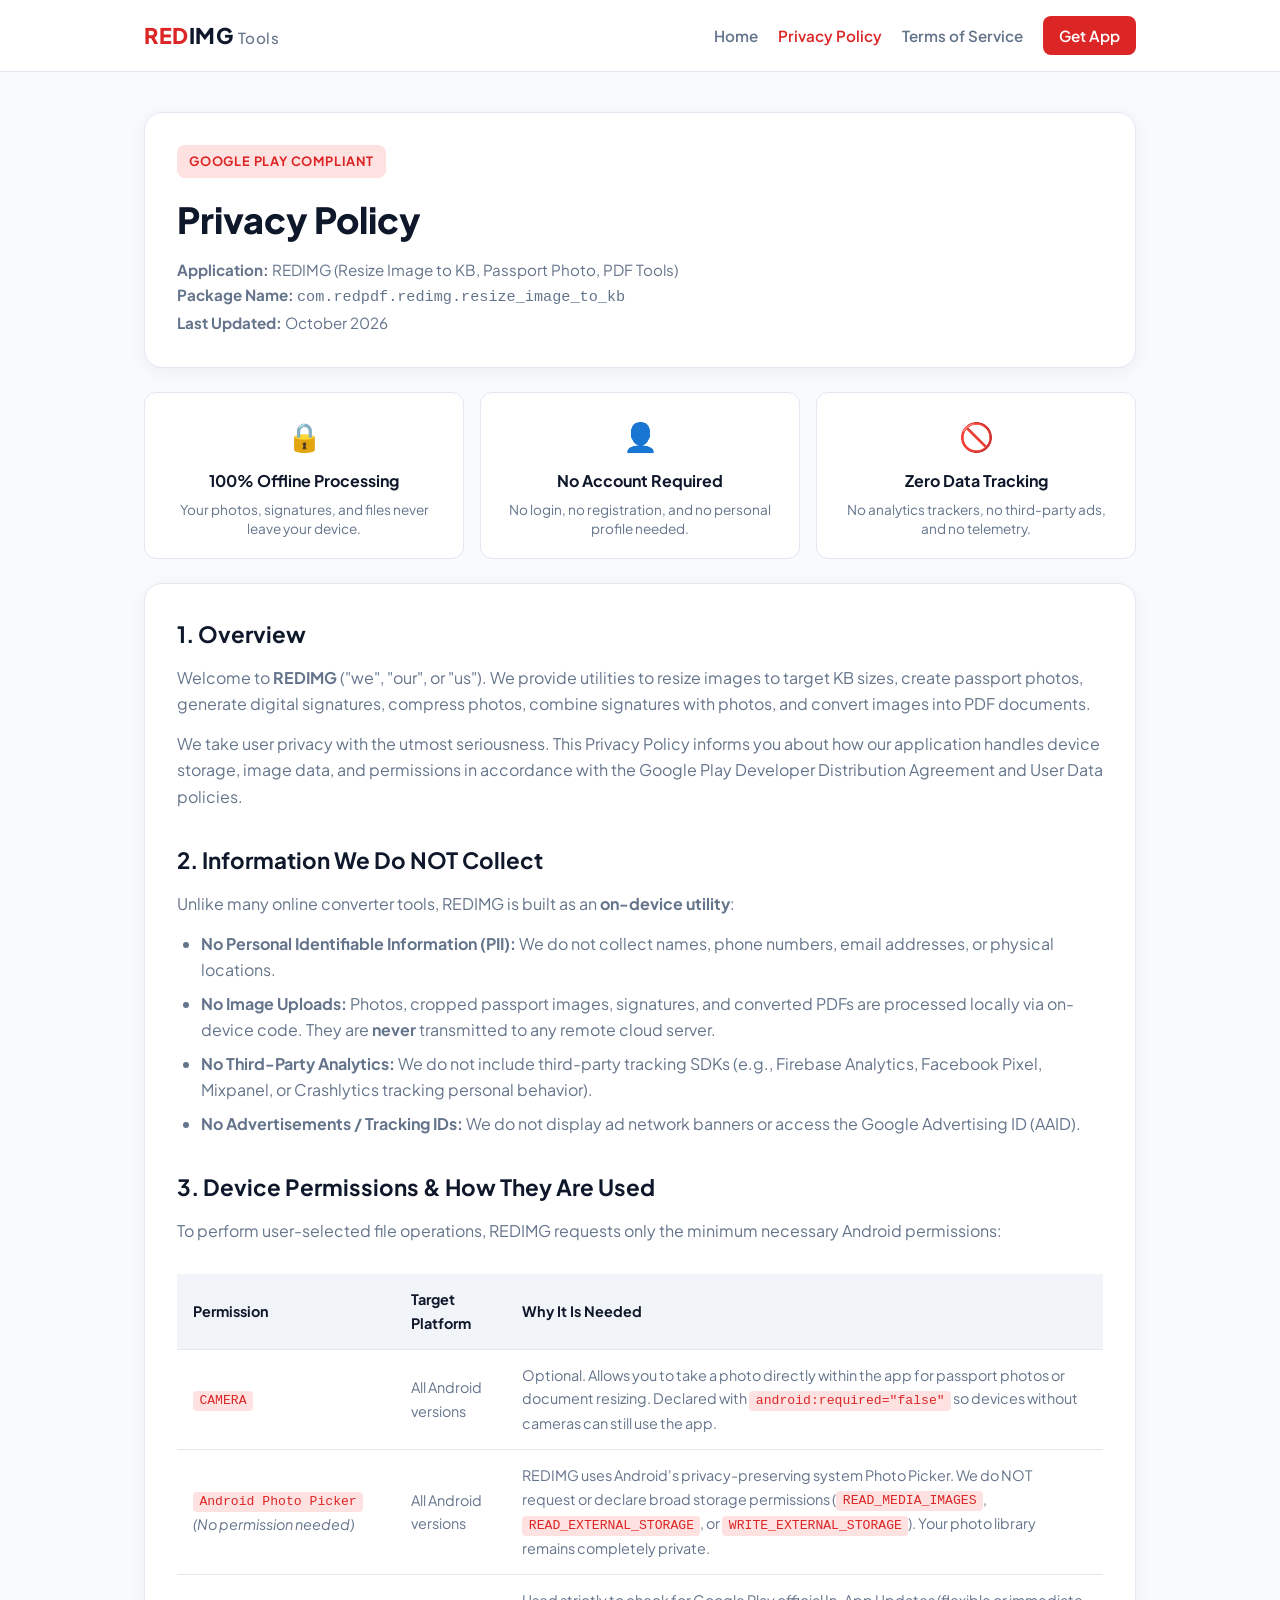
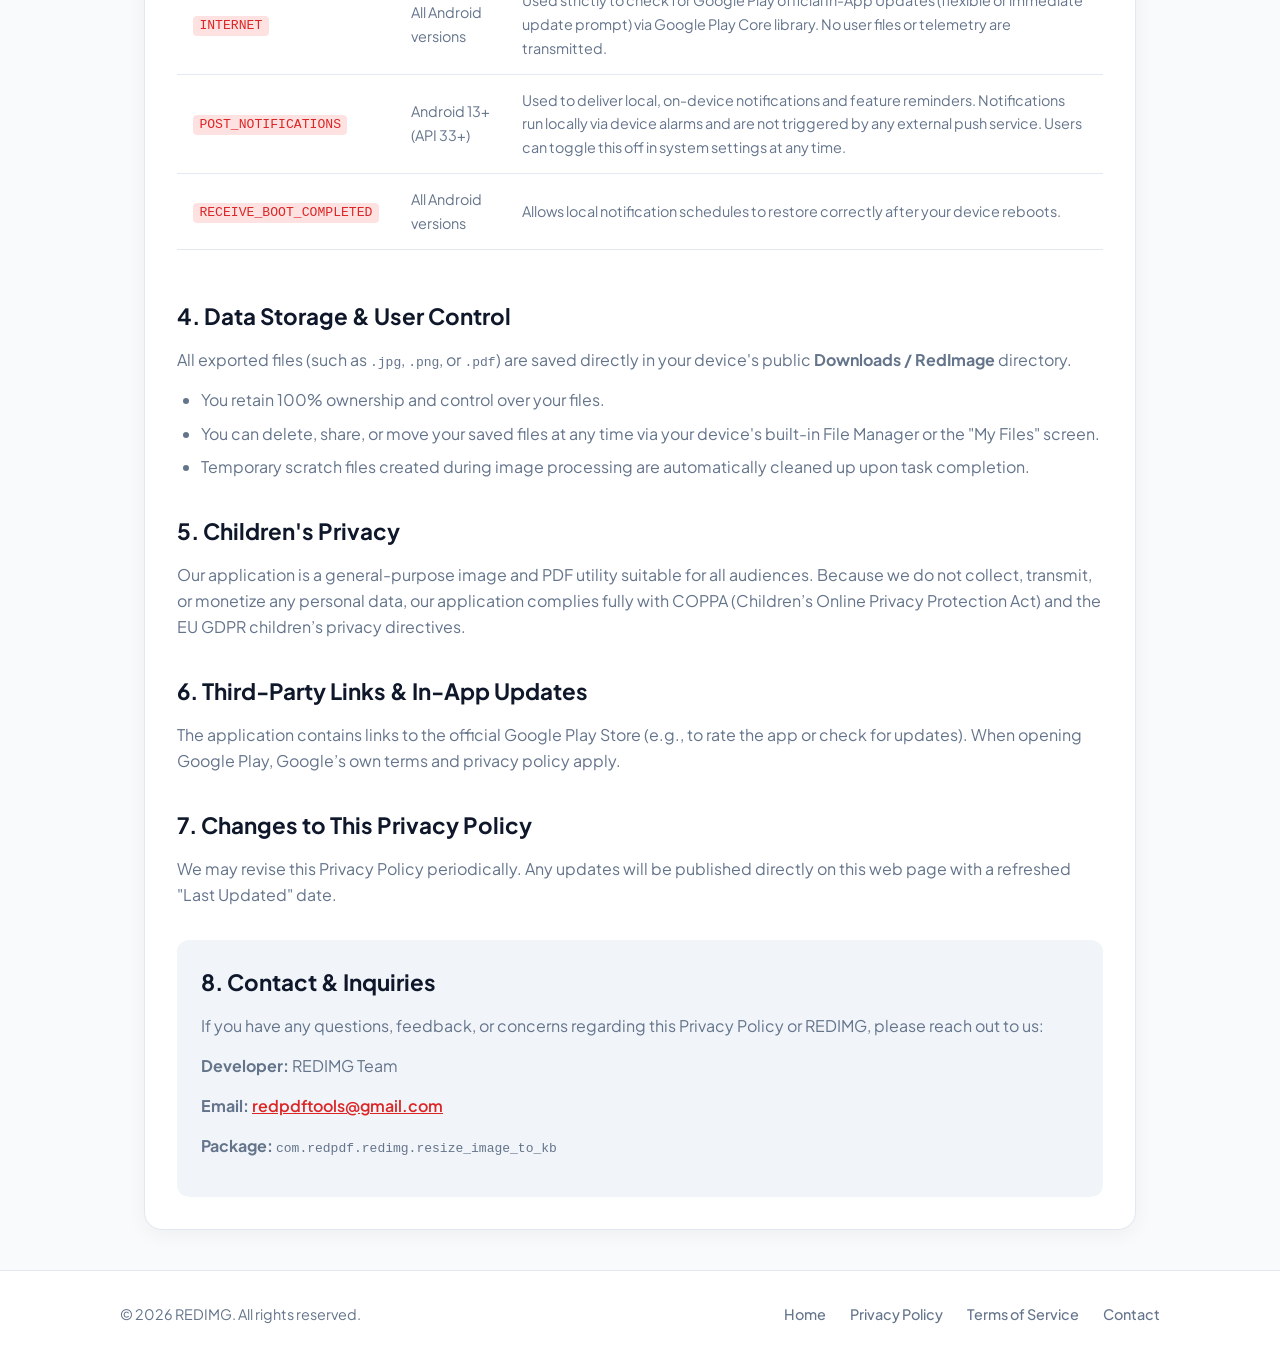
==== website/privacy-policy.html @ 94f13846 "feat: Add Notification Service for local push notifications and schedule reminders - Implemented Not" ====
<!DOCTYPE html>
<html lang="en">
<head>
  <meta charset="UTF-8">
  <meta name="viewport" content="width=device-width, initial-scale=1.0">
  <title>Privacy Policy - REDIMG Image & PDF Tools</title>
  <meta name="description" content="Official Privacy Policy for REDIMG (Resize Image to KB, Passport Photo Maker, Signature & PDF Tools).">
  <link rel="preconnect" href="https://fonts.googleapis.com">
  <link rel="preconnect" href="https://fonts.gstatic.com" crossorigin>
  <link href="https://fonts.googleapis.com/css2?family=Plus+Jakarta+Sans:wght@400;500;600;700;800&display=swap" rel="stylesheet">
  <link rel="stylesheet" href="style.css">
</head>
<body>

  <!-- Navigation -->
  <header class="navbar">
    <div class="nav-container">
      <a href="index.html" class="logo">
        <span class="logo-accent">RED</span>IMG <span class="logo-sub">Tools</span>
      </a>
      <nav class="nav-links">
        <a href="index.html">Home</a>
        <a href="privacy-policy.html" class="active">Privacy Policy</a>
        <a href="terms.html">Terms of Service</a>
        <a href="https://play.google.com/store/apps/details?id=com.redpdf.redimg.resize_image_to_kb" target="_blank" class="btn-sm">Get App</a>
      </nav>
    </div>
  </header>

  <!-- Content Container -->
  <main class="page-container">
    <div class="card policy-header">
      <span class="badge">Google Play Compliant</span>
      <h1>Privacy Policy</h1>
      <p class="updated-date"><strong>Application:</strong> REDIMG (Resize Image to KB, Passport Photo, PDF Tools)</p>
      <p class="updated-date"><strong>Package Name:</strong> <code>com.redpdf.redimg.resize_image_to_kb</code></p>
      <p class="updated-date"><strong>Last Updated:</strong> October 2026</p>
    </div>

    <!-- Highlights Grid -->
    <div class="highlights-grid">
      <div class="highlight-item">
        <div class="icon">🔒</div>
        <h3>100% Offline Processing</h3>
        <p>Your photos, signatures, and files never leave your device.</p>
      </div>
      <div class="highlight-item">
        <div class="icon">👤</div>
        <h3>No Account Required</h3>
        <p>No login, no registration, and no personal profile needed.</p>
      </div>
      <div class="highlight-item">
        <div class="icon">🚫</div>
        <h3>Zero Data Tracking</h3>
        <p>No analytics trackers, no third-party ads, and no telemetry.</p>
      </div>
    </div>

    <!-- Policy Sections -->
    <article class="card policy-body">
      <section>
        <h2>1. Overview</h2>
        <p>
          Welcome to <strong>REDIMG</strong> ("we", "our", or "us"). We provide utilities to resize images to target KB sizes, create passport photos, generate digital signatures, compress photos, combine signatures with photos, and convert images into PDF documents.
        </p>
        <p>
          We take user privacy with the utmost seriousness. This Privacy Policy informs you about how our application handles device storage, image data, and permissions in accordance with the Google Play Developer Distribution Agreement and User Data policies.
        </p>
      </section>

      <section>
        <h2>2. Information We Do NOT Collect</h2>
        <p>Unlike many online converter tools, REDIMG is built as an <strong>on-device utility</strong>:</p>
        <ul>
          <li><strong>No Personal Identifiable Information (PII):</strong> We do not collect names, phone numbers, email addresses, or physical locations.</li>
          <li><strong>No Image Uploads:</strong> Photos, cropped passport images, signatures, and converted PDFs are processed locally via on-device code. They are <strong>never</strong> transmitted to any remote cloud server.</li>
          <li><strong>No Third-Party Analytics:</strong> We do not include third-party tracking SDKs (e.g., Firebase Analytics, Facebook Pixel, Mixpanel, or Crashlytics tracking personal behavior).</li>
          <li><strong>No Advertisements / Tracking IDs:</strong> We do not display ad network banners or access the Google Advertising ID (AAID).</li>
        </ul>
      </section>

      <section>
        <h2>3. Device Permissions &amp; How They Are Used</h2>
        <p>To perform user-selected file operations, REDIMG requests only the minimum necessary Android permissions:</p>

        <div class="table-responsive">
          <table class="policy-table">
            <thead>
              <tr>
                <th>Permission</th>
                <th>Target Platform</th>
                <th>Why It Is Needed</th>
              </tr>
            </thead>
            <tbody>
              <tr>
                <td><code>CAMERA</code></td>
                <td>All Android versions</td>
                <td>Optional. Allows you to take a photo directly within the app for passport photos or document resizing. Declared with <code>android:required="false"</code> so devices without cameras can still use the app.</td>
              </tr>
              <tr>
                <td><code>Android Photo Picker</code><br><em>(No permission needed)</em></td>
                <td>All Android versions</td>
                <td>REDIMG uses Android's privacy-preserving system Photo Picker. We do NOT request or declare broad storage permissions (<code>READ_MEDIA_IMAGES</code>, <code>READ_EXTERNAL_STORAGE</code>, or <code>WRITE_EXTERNAL_STORAGE</code>). Your photo library remains completely private.</td>
              </tr>
              <tr>
                <td><code>INTERNET</code></td>
                <td>All Android versions</td>
                <td>Used strictly to check for Google Play official In-App Updates (flexible or immediate update prompt) via Google Play Core library. No user files or telemetry are transmitted.</td>
              </tr>
              <tr>
                <td><code>POST_NOTIFICATIONS</code></td>
                <td>Android 13+ (API 33+)</td>
                <td>Used to deliver local, on-device notifications and feature reminders. Notifications run locally via device alarms and are not triggered by any external push service. Users can toggle this off in system settings at any time.</td>
              </tr>
              <tr>
                <td><code>RECEIVE_BOOT_COMPLETED</code></td>
                <td>All Android versions</td>
                <td>Allows local notification schedules to restore correctly after your device reboots.</td>
              </tr>
            </tbody>
          </table>
        </div>
      </section>

      <section>
        <h2>4. Data Storage &amp; User Control</h2>
        <p>
          All exported files (such as <code>.jpg</code>, <code>.png</code>, or <code>.pdf</code>) are saved directly in your device's public <strong>Downloads / RedImage</strong> directory.
        </p>
        <ul>
          <li>You retain 100% ownership and control over your files.</li>
          <li>You can delete, share, or move your saved files at any time via your device's built-in File Manager or the "My Files" screen.</li>
          <li>Temporary scratch files created during image processing are automatically cleaned up upon task completion.</li>
        </ul>
      </section>

      <section>
        <h2>5. Children's Privacy</h2>
        <p>
          Our application is a general-purpose image and PDF utility suitable for all audiences. Because we do not collect, transmit, or monetize any personal data, our application complies fully with COPPA (Children’s Online Privacy Protection Act) and the EU GDPR children’s privacy directives.
        </p>
      </section>

      <section>
        <h2>6. Third-Party Links &amp; In-App Updates</h2>
        <p>
          The application contains links to the official Google Play Store (e.g., to rate the app or check for updates). When opening Google Play, Google’s own terms and privacy policy apply.
        </p>
      </section>

      <section>
        <h2>7. Changes to This Privacy Policy</h2>
        <p>
          We may revise this Privacy Policy periodically. Any updates will be published directly on this web page with a refreshed "Last Updated" date.
        </p>
      </section>

      <section class="contact-box">
        <h2>8. Contact &amp; Inquiries</h2>
        <p>If you have any questions, feedback, or concerns regarding this Privacy Policy or REDIMG, please reach out to us:</p>
        <div class="contact-card">
          <p><strong>Developer:</strong> REDIMG Team</p>
          <p><strong>Email:</strong> <a href="mailto:redpdftools@gmail.com">redpdftools@gmail.com</a></p>
          <p><strong>Package:</strong> <code>com.redpdf.redimg.resize_image_to_kb</code></p>
        </div>
      </section>
    </article>
  </main>

  <footer class="footer">
    <div class="footer-container">
      <p>&copy; 2026 REDIMG. All rights reserved.</p>
      <div class="footer-links">
        <a href="index.html">Home</a>
        <a href="privacy-policy.html">Privacy Policy</a>
        <a href="terms.html">Terms of Service</a>
        <a href="mailto:redpdftools@gmail.com">Contact</a>
      </div>
    </div>
  </footer>

</body>
</html>
---- website/style.css ----
/* =====================================================================
   REDIMG Website & Privacy Policy Stylesheet
   Pure CSS - Lightweight, Zero Dependencies, Ultra-Fast Loading
   ===================================================================== */

:root {
  --primary: #dc2626;
  --primary-hover: #b91c1c;
  --primary-glow: rgba(220, 38, 38, 0.25);
  --bg-main: #0f172a;
  --bg-card: #1e293b;
  --bg-card-hover: #24344d;
  --text-main: #f8fafc;
  --text-muted: #94a3b8;
  --border-color: #334155;
  --badge-bg: rgba(220, 38, 38, 0.15);
  --radius-lg: 18px;
  --radius-md: 12px;
  --radius-sm: 8px;
  --font-family: 'Plus Jakarta Sans', system-ui, -apple-system, sans-serif;
  --max-width: 1040px;
}

@media (prefers-color-scheme: light) {
  :root {
    --bg-main: #f8fafc;
    --bg-card: #ffffff;
    --bg-card-hover: #f1f5f9;
    --text-main: #0f172a;
    --text-muted: #64748b;
    --border-color: #e2e8f0;
    --badge-bg: #fee2e2;
  }
}

* {
  box-sizing: border-box;
  margin: 0;
  padding: 0;
}

body {
  font-family: var(--font-family);
  background-color: var(--bg-main);
  color: var(--text-main);
  line-height: 1.65;
  -webkit-font-smoothing: antialiased;
  min-height: 100vh;
  display: flex;
  flex-direction: column;
}

/* ── Navbar ────────────────────────────────────────── */
.navbar {
  position: sticky;
  top: 0;
  z-index: 100;
  background-color: var(--bg-card);
  border-bottom: 1px solid var(--border-color);
  backdrop-filter: blur(12px);
}

.nav-container {
  max-width: var(--max-width);
  margin: 0 auto;
  padding: 1rem 1.5rem;
  display: flex;
  justify-content: space-between;
  align-items: center;
}

.logo {
  font-size: 1.35rem;
  font-weight: 800;
  text-decoration: none;
  color: var(--text-main);
  letter-spacing: 0.5px;
}

.logo-accent {
  color: var(--primary);
}

.logo-sub {
  font-size: 0.95rem;
  font-weight: 500;
  color: var(--text-muted);
}

.nav-links {
  display: flex;
  align-items: center;
  gap: 1.25rem;
}

.nav-links a {
  color: var(--text-muted);
  text-decoration: none;
  font-size: 0.95rem;
  font-weight: 600;
  transition: color 0.2s ease;
}

.nav-links a:hover,
.nav-links a.active {
  color: var(--primary);
}

/* ── Buttons ────────────────────────────────────────── */
.btn {
  display: inline-flex;
  align-items: center;
  justify-content: center;
  gap: 0.5rem;
  padding: 0.85rem 1.6rem;
  border-radius: var(--radius-md);
  font-weight: 700;
  text-decoration: none;
  font-size: 1rem;
  transition: all 0.2s ease;
  cursor: pointer;
}

.btn-primary {
  background-color: var(--primary);
  color: #ffffff !important;
  box-shadow: 0 4px 18px var(--primary-glow);
}

.btn-primary:hover {
  background-color: var(--primary-hover);
  transform: translateY(-2px);
  box-shadow: 0 6px 24px var(--primary-glow);
}

.btn-outline {
  background-color: transparent;
  color: var(--text-main);
  border: 1px solid var(--border-color);
}

.btn-outline:hover {
  border-color: var(--primary);
  color: var(--primary);
}

.btn-sm {
  padding: 0.45rem 1rem;
  background-color: var(--primary);
  color: #ffffff !important;
  border-radius: var(--radius-sm);
  font-size: 0.85rem;
  font-weight: 700;
  text-decoration: none;
}

.btn-sm-outline {
  display: inline-block;
  padding: 0.5rem 1.2rem;
  border: 1px solid var(--border-color);
  border-radius: var(--radius-sm);
  color: var(--text-main);
  text-decoration: none;
  font-weight: 600;
  font-size: 0.9rem;
}

.btn-sm-outline:hover {
  border-color: var(--primary);
  color: var(--primary);
}

/* ── Layout & Containers ────────────────────────────── */
.page-container {
  max-width: var(--max-width);
  margin: 0 auto;
  padding: 2.5rem 1.5rem;
  width: 100%;
  flex: 1;
}

.card {
  background-color: var(--bg-card);
  border: 1px solid var(--border-color);
  border-radius: var(--radius-lg);
  padding: 2rem;
  box-shadow: 0 4px 20px rgba(0, 0, 0, 0.05);
}

.badge {
  display: inline-block;
  background-color: var(--badge-bg);
  color: var(--primary);
  font-size: 0.8rem;
  font-weight: 700;
  text-transform: uppercase;
  letter-spacing: 0.8px;
  padding: 0.35rem 0.75rem;
  border-radius: var(--radius-sm);
  margin-bottom: 0.75rem;
}

/* ── Hero ───────────────────────────────────────────── */
.hero-section {
  text-align: center;
  padding: 3rem 1.5rem 2rem;
}

.hero-title {
  font-size: 2.75rem;
  font-weight: 800;
  line-height: 1.2;
  margin-bottom: 1.25rem;
}

.gradient-text {
  background: linear-gradient(135deg, #ef4444 0%, #f97316 100%);
  -webkit-background-clip: text;
  -webkit-text-fill-color: transparent;
}

.hero-sub {
  font-size: 1.15rem;
  color: var(--text-muted);
  max-width: 680px;
  margin: 0 auto 2rem;
}

.hero-actions {
  display: flex;
  justify-content: center;
  gap: 1rem;
  flex-wrap: wrap;
  margin-bottom: 2rem;
}

.trust-bar {
  display: flex;
  justify-content: center;
  gap: 2rem;
  color: var(--text-muted);
  font-size: 0.9rem;
  font-weight: 600;
  flex-wrap: wrap;
}

/* ── Tools Grid ─────────────────────────────────────── */
.tools-section {
  padding-top: 1.5rem;
}

.section-header {
  text-align: center;
  margin-bottom: 2.5rem;
}

.section-header h2 {
  font-size: 2rem;
  font-weight: 800;
  margin-bottom: 0.5rem;
}

.section-header p {
  color: var(--text-muted);
  max-width: 600px;
  margin: 0 auto;
}

.tools-grid {
  display: grid;
  grid-template-columns: repeat(auto-fill, minmax(300px, 1fr));
  gap: 1.25rem;
}

.tool-card {
  background-color: var(--bg-card);
  border: 1px solid var(--border-color);
  border-radius: var(--radius-md);
  padding: 1.75rem;
  transition: transform 0.2s ease, border-color 0.2s ease;
}

.tool-card:hover {
  transform: translateY(-4px);
  border-color: var(--primary);
}

.tool-icon {
  width: 48px;
  height: 48px;
  border-radius: var(--radius-sm);
  display: flex;
  align-items: center;
  justify-content: center;
  font-size: 1.5rem;
  margin-bottom: 1rem;
}

.tool-blue { background: rgba(37, 99, 235, 0.15); }
.tool-cyan { background: rgba(8, 145, 178, 0.15); }
.tool-purple { background: rgba(124, 58, 237, 0.15); }
.tool-orange { background: rgba(234, 88, 12, 0.15); }
.tool-green { background: rgba(22, 163, 74, 0.15); }
.tool-red { background: rgba(220, 38, 38, 0.15); }

.tool-card h3 {
  font-size: 1.2rem;
  margin-bottom: 0.5rem;
}

.tool-card p {
  color: var(--text-muted);
  font-size: 0.95rem;
  line-height: 1.5;
}

/* ── CTA Banner ─────────────────────────────────────── */
.cta-section {
  text-align: center;
}

.cta-card {
  background: linear-gradient(135deg, rgba(220, 38, 38, 0.1) 0%, rgba(249, 115, 22, 0.05) 100%);
  border: 1px solid rgba(220, 38, 38, 0.25);
  padding: 3rem 2rem;
}

.stars {
  color: #fbbf24;
  font-size: 1.6rem;
  letter-spacing: 4px;
  margin-bottom: 0.75rem;
}

.cta-card h2 {
  font-size: 1.85rem;
  margin-bottom: 0.75rem;
}

.cta-card p {
  color: var(--text-muted);
  max-width: 500px;
  margin: 0 auto 1.5rem;
}

/* ── Policy Preview ─────────────────────────────────── */
.policy-preview-section {
  padding-top: 0;
}

.policy-preview-card {
  display: flex;
  align-items: center;
  justify-content: space-between;
}

.policy-preview-card h2 {
  font-size: 1.6rem;
  margin: 0.5rem 0;
}

.policy-preview-card p {
  color: var(--text-muted);
  max-width: 680px;
  margin-bottom: 1.25rem;
}

/* ── Policy Specific Styles ─────────────────────────── */
.policy-header {
  margin-bottom: 1.5rem;
}

.policy-header h1 {
  font-size: 2.25rem;
  font-weight: 800;
  margin-bottom: 0.5rem;
}

.updated-date {
  color: var(--text-muted);
  font-size: 0.95rem;
}

.highlights-grid {
  display: grid;
  grid-template-columns: repeat(3, 1fr);
  gap: 1rem;
  margin-bottom: 1.5rem;
}

.highlight-item {
  background-color: var(--bg-card);
  border: 1px solid var(--border-color);
  border-radius: var(--radius-md);
  padding: 1.25rem;
  text-align: center;
}

.highlight-item .icon {
  font-size: 1.75rem;
  margin-bottom: 0.5rem;
}

.highlight-item h3 {
  font-size: 1rem;
  margin-bottom: 0.35rem;
}

.highlight-item p {
  color: var(--text-muted);
  font-size: 0.85rem;
  line-height: 1.4;
}

.policy-body section {
  margin-bottom: 2rem;
}

.policy-body section:last-child {
  margin-bottom: 0;
}

.policy-body h2 {
  font-size: 1.4rem;
  font-weight: 700;
  margin-bottom: 0.75rem;
  color: var(--text-main);
}

.policy-body p {
  color: var(--text-muted);
  margin-bottom: 0.85rem;
}

.policy-body ul {
  padding-left: 1.5rem;
  color: var(--text-muted);
  margin-bottom: 0.85rem;
}

.policy-body li {
  margin-bottom: 0.45rem;
}

.policy-table {
  width: 100%;
  border-collapse: collapse;
  margin-top: 1rem;
  margin-bottom: 1rem;
}

.table-responsive {
  overflow-x: auto;
}

.policy-table th,
.policy-table td {
  padding: 0.85rem 1rem;
  text-align: left;
  border-bottom: 1px solid var(--border-color);
  font-size: 0.9rem;
}

.policy-table th {
  background-color: var(--bg-card-hover);
  color: var(--text-main);
  font-weight: 700;
}

.policy-table td {
  color: var(--text-muted);
}

.policy-table code {
  background-color: var(--badge-bg);
  color: var(--primary);
  padding: 0.15rem 0.4rem;
  border-radius: 4px;
  font-size: 0.82rem;
  font-family: monospace;
}

.contact-box {
  background-color: var(--bg-card-hover);
  padding: 1.5rem;
  border-radius: var(--radius-md);
}

.contact-card {
  margin-top: 0.75rem;
}

.contact-card a {
  color: var(--primary);
  font-weight: 600;
}

/* ── Footer ─────────────────────────────────────────── */
.footer {
  background-color: var(--bg-card);
  border-top: 1px solid var(--border-color);
  padding: 2rem 1.5rem;
  margin-top: auto;
}

.footer-container {
  max-width: var(--max-width);
  margin: 0 auto;
  display: flex;
  justify-content: space-between;
  align-items: center;
  flex-wrap: wrap;
  gap: 1rem;
  color: var(--text-muted);
  font-size: 0.9rem;
}

.footer-links {
  display: flex;
  gap: 1.5rem;
}

.footer-links a {
  color: var(--text-muted);
  text-decoration: none;
  font-weight: 500;
}

.footer-links a:hover {
  color: var(--primary);
}

/* ── Mobile Responsive ──────────────────────────────── */
@media (max-width: 768px) {
  .hero-title {
    font-size: 2rem;
  }
  .highlights-grid {
    grid-template-columns: 1fr;
  }
  .footer-container {
    flex-direction: column;
    text-align: center;
  }
  .nav-links {
    gap: 0.75rem;
  }
  .card {
    padding: 1.5rem 1.2rem;
  }
}
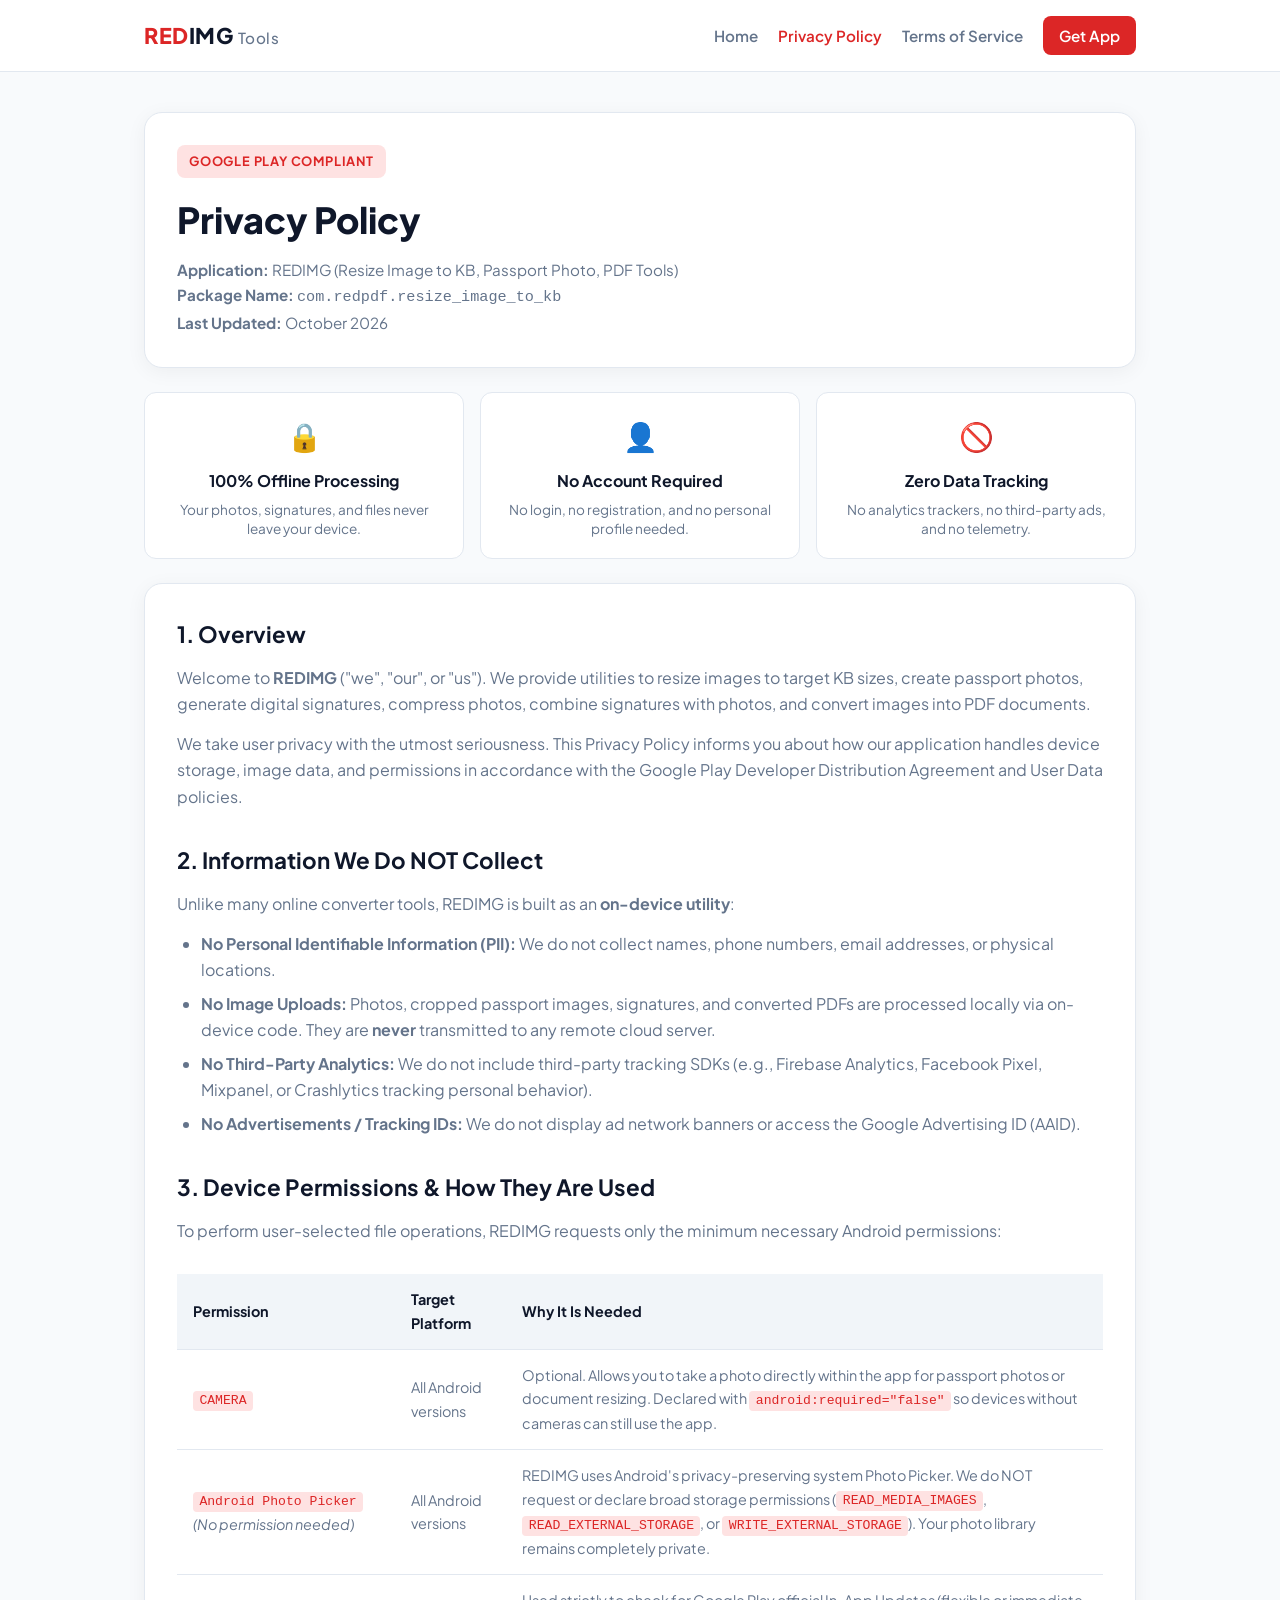
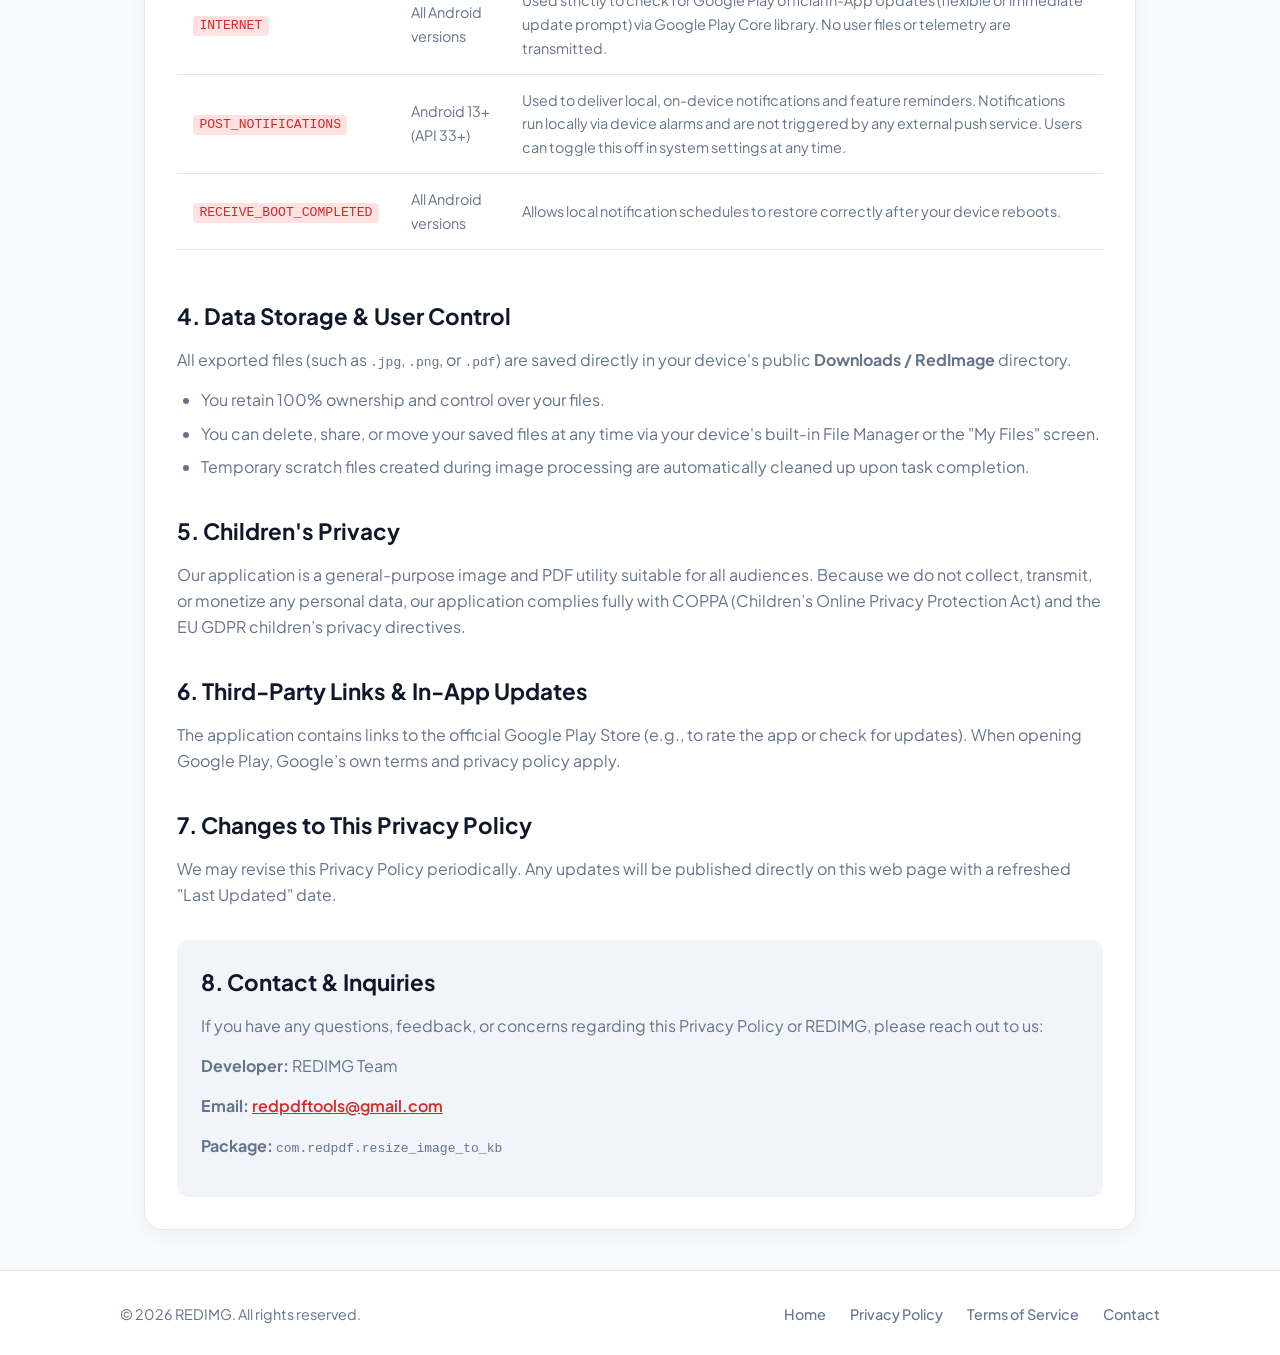
==== commit ec4c60a0: "feat: Refactor package name and update Play Store links to use new namespace" ====
--- a/website/privacy-policy.html
+++ b/website/privacy-policy.html
@@ -22,7 +22,7 @@
         <a href="index.html">Home</a>
         <a href="privacy-policy.html" class="active">Privacy Policy</a>
         <a href="terms.html">Terms of Service</a>
-        <a href="https://play.google.com/store/apps/details?id=com.redpdf.redimg.resize_image_to_kb" target="_blank" class="btn-sm">Get App</a>
+        <a href="https://play.google.com/store/apps/details?id=com.redpdf.resize_image_to_kb" target="_blank" class="btn-sm">Get App</a>
       </nav>
     </div>
   </header>
@@ -33,7 +33,7 @@
       <span class="badge">Google Play Compliant</span>
       <h1>Privacy Policy</h1>
       <p class="updated-date"><strong>Application:</strong> REDIMG (Resize Image to KB, Passport Photo, PDF Tools)</p>
-      <p class="updated-date"><strong>Package Name:</strong> <code>com.redpdf.redimg.resize_image_to_kb</code></p>
+      <p class="updated-date"><strong>Package Name:</strong> <code>com.redpdf.resize_image_to_kb</code></p>
       <p class="updated-date"><strong>Last Updated:</strong> October 2026</p>
     </div>
 
@@ -162,7 +162,7 @@
         <div class="contact-card">
           <p><strong>Developer:</strong> REDIMG Team</p>
           <p><strong>Email:</strong> <a href="mailto:redpdftools@gmail.com">redpdftools@gmail.com</a></p>
-          <p><strong>Package:</strong> <code>com.redpdf.redimg.resize_image_to_kb</code></p>
+          <p><strong>Package:</strong> <code>com.redpdf.resize_image_to_kb</code></p>
         </div>
       </section>
     </article>
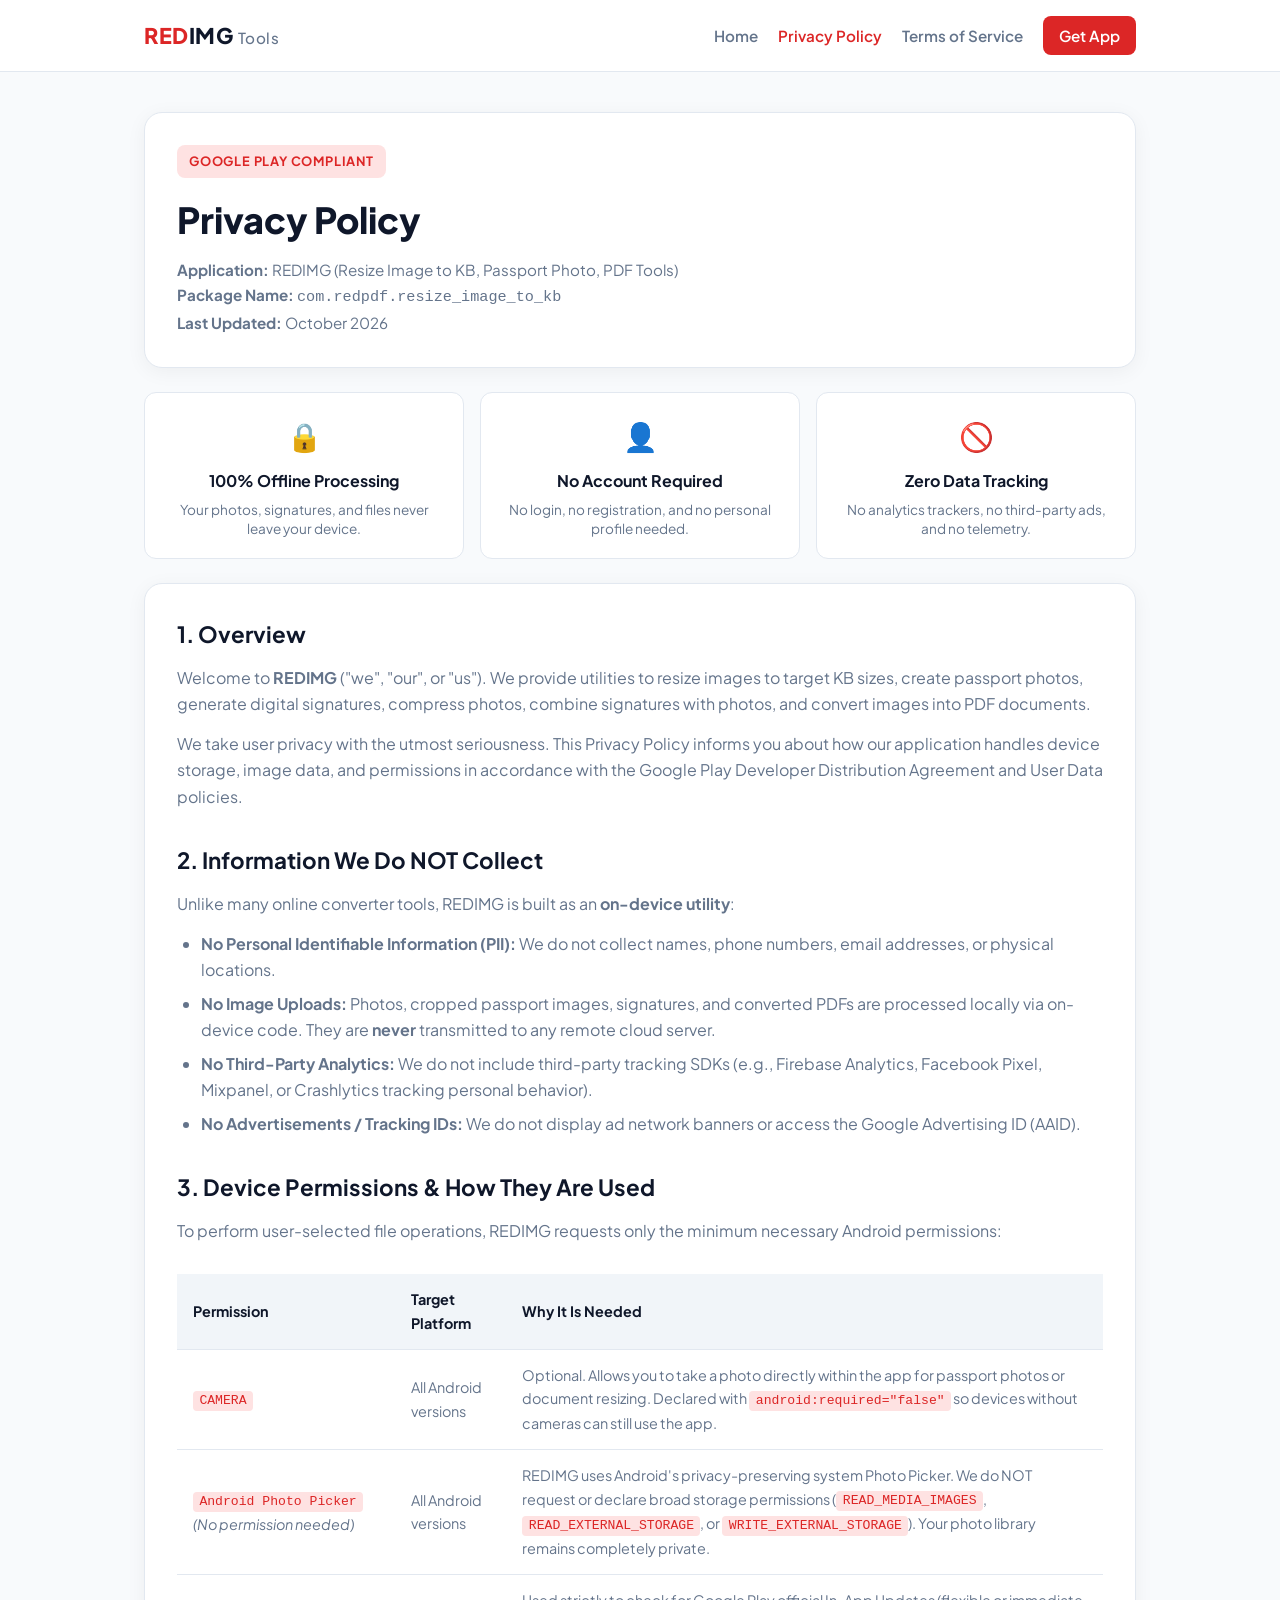
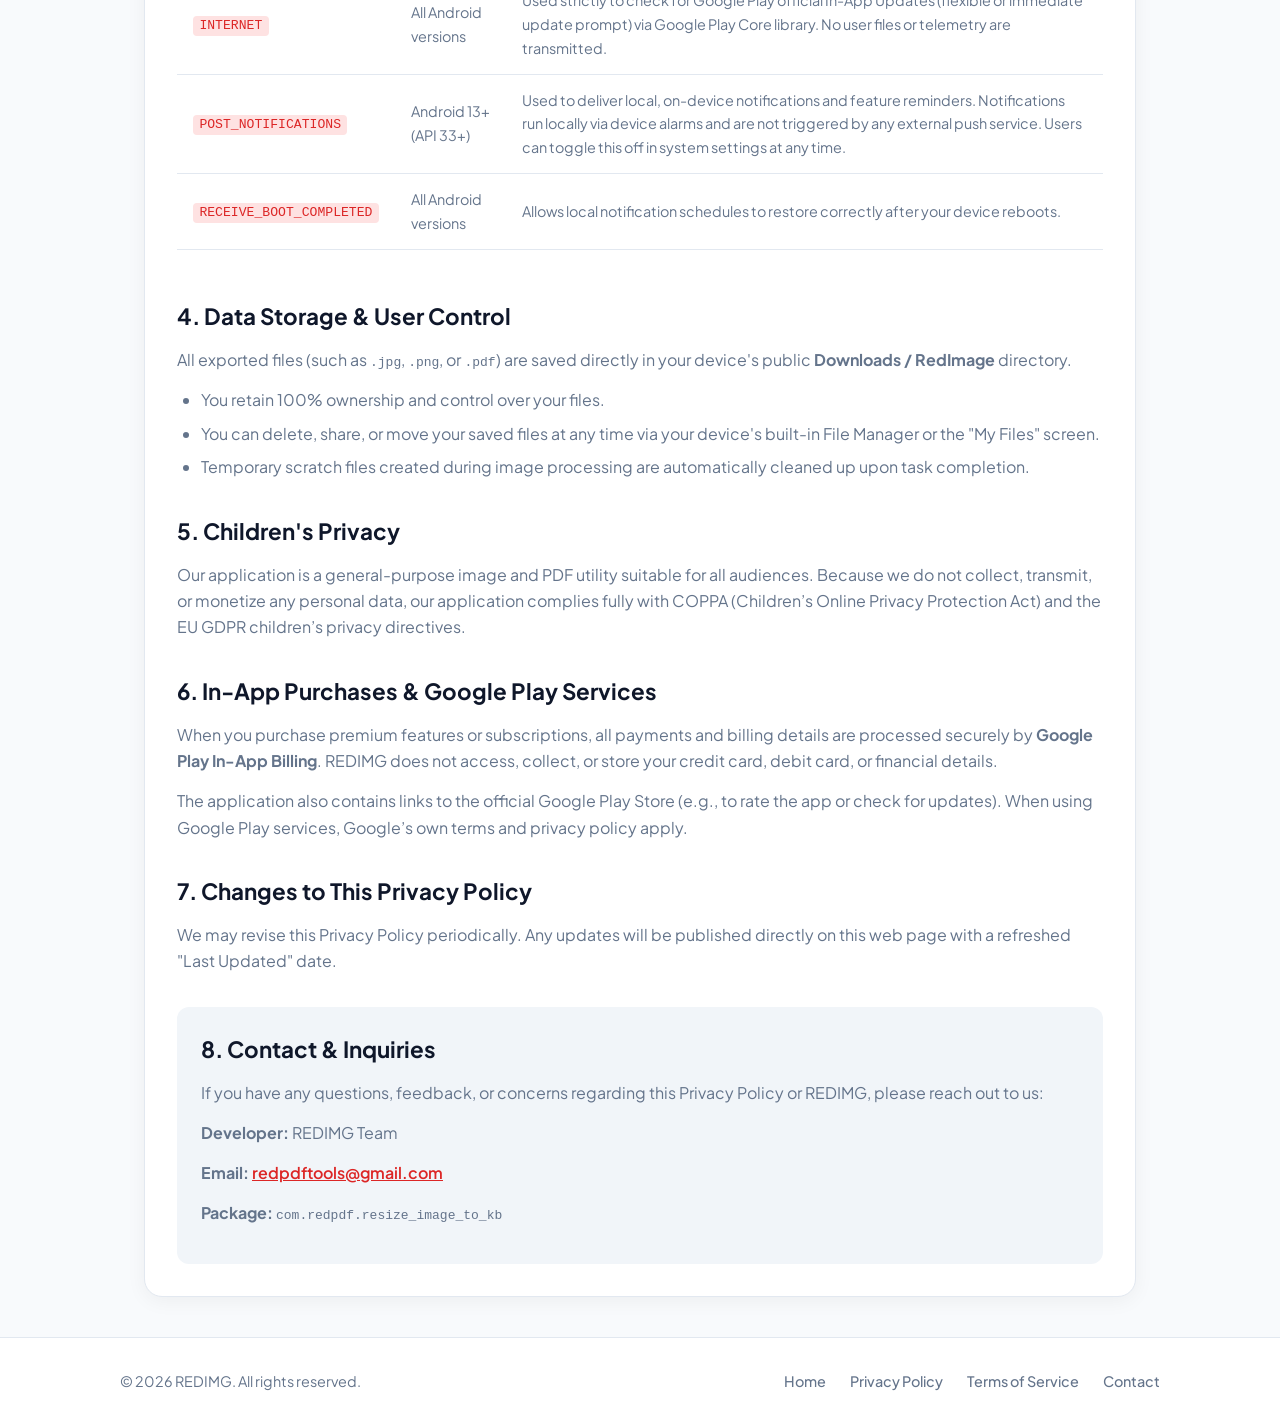
==== commit e6ea1384: "Refactor app router and remove Privacy Policy screen - Removed the Privacy Policy route from the app" ====
--- a/website/privacy-policy.html
+++ b/website/privacy-policy.html
@@ -143,9 +143,12 @@
       </section>
 
       <section>
-        <h2>6. Third-Party Links &amp; In-App Updates</h2>
+        <h2>6. In-App Purchases &amp; Google Play Services</h2>
         <p>
-          The application contains links to the official Google Play Store (e.g., to rate the app or check for updates). When opening Google Play, Google’s own terms and privacy policy apply.
+          When you purchase premium features or subscriptions, all payments and billing details are processed securely by <strong>Google Play In-App Billing</strong>. REDIMG does not access, collect, or store your credit card, debit card, or financial details.
+        </p>
+        <p>
+          The application also contains links to the official Google Play Store (e.g., to rate the app or check for updates). When using Google Play services, Google’s own terms and privacy policy apply.
         </p>
       </section>
 
